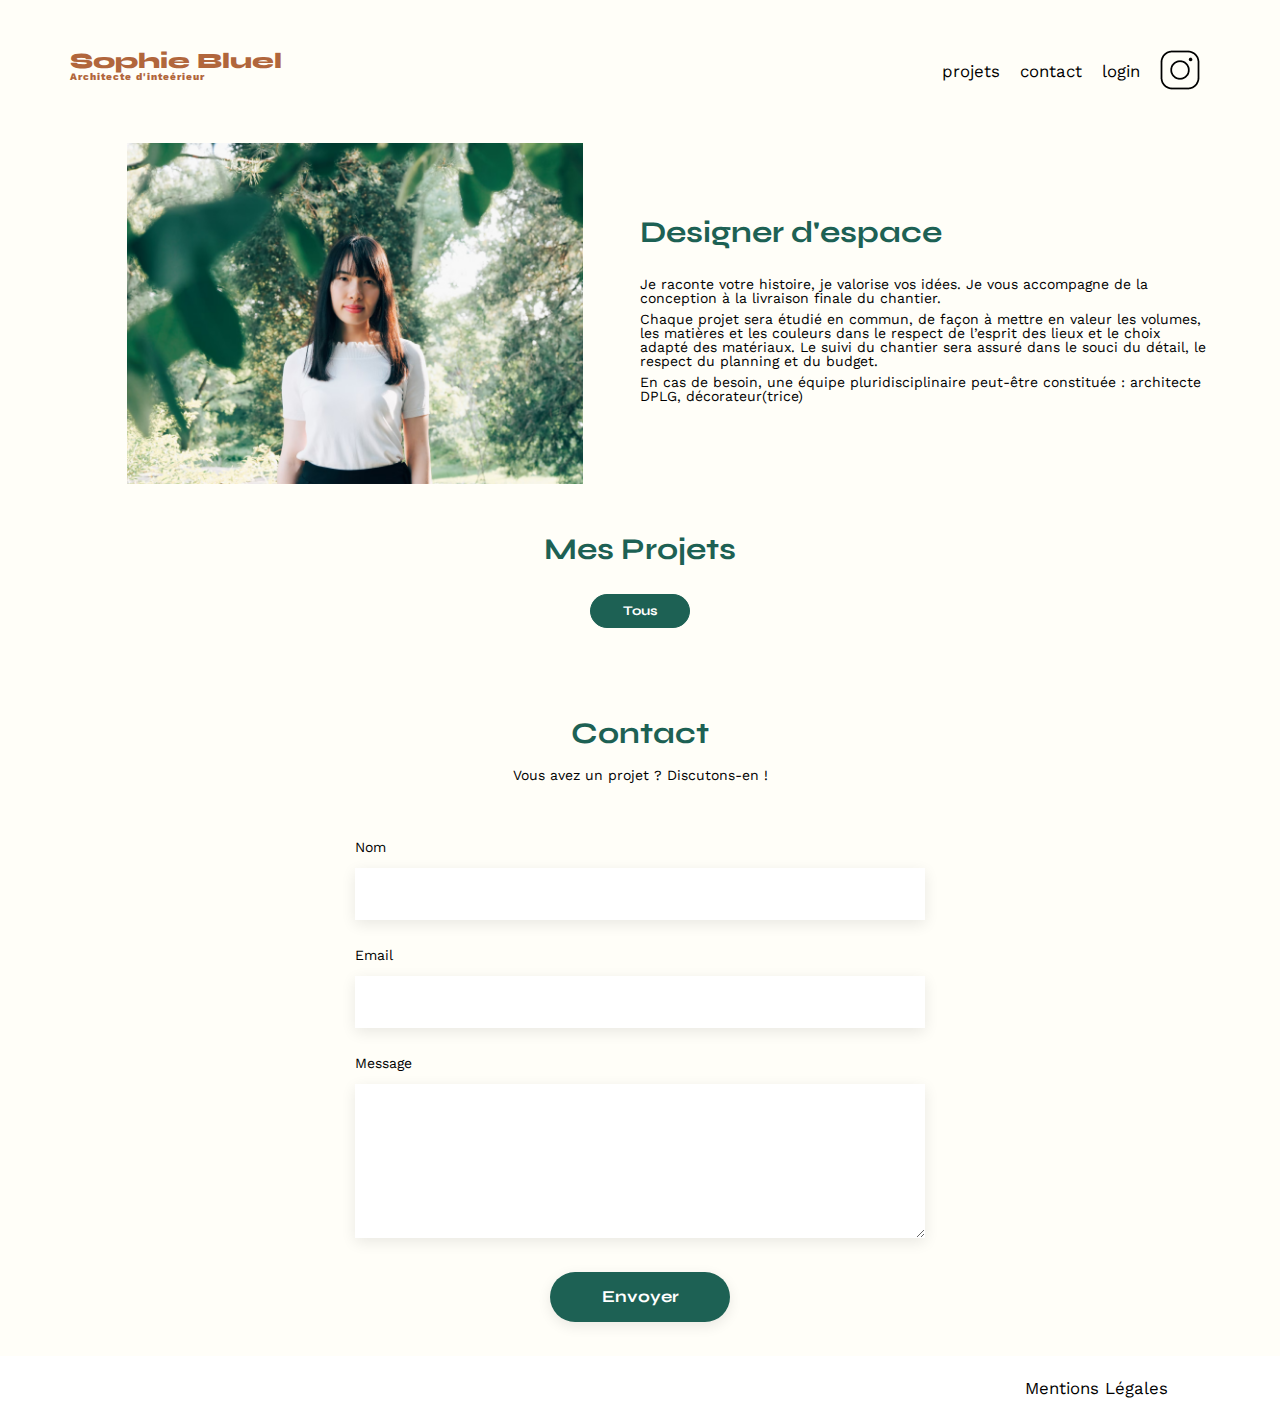
==== FrontEnd/index.html @ 57b0df17 "2.2 Modif page Login" ====
<!DOCTYPE html>
<html lang="fr">
<head>
	<meta charset="UTF-8">
	<title>Sophie Bluel - Architecte d'intérieur</title>
	<meta name="viewport" content="width=device-width, initial-scale=1.0">
	<link rel="preconnect" href="https://fonts.googleapis.com">
	<link rel="preconnect" href="https://fonts.gstatic.com" crossorigin>
	<link href="https://fonts.googleapis.com/css2?family=Syne:wght@700;800&family=Work+Sans&display=swap" rel="stylesheet">
	<meta name="description" content="">
	<link rel="stylesheet" href="./assets/style.css">
	<script src="./script.js" defer></script>
</head>
<body>
<div class="editBar"></div>
<header>
	<h1>Sophie Bluel <span>Architecte d'inteérieur</span></h1>
	<nav>
		<ul>
			<li>projets</li>
			<li><a href="#contact">contact</a></li>
			<li id="login"><a href="login.html">login</a></li>
			<li id="logout">logout</li>
			<li><img src="./assets/icons/instagram.png" alt="Instagram"></li>
		</ul>
	</nav>
</header>
<main>
	<section id="introduction">
		<figure>
			<img src="./assets/images/sophie-bluel.png" alt="">
		</figure>
		<article>
			<h2>Designer d'espace</h2>
			<p>Je raconte votre histoire, je valorise vos idées. Je vous accompagne de la conception à la livraison finale du chantier.</p>
			<p>Chaque projet sera étudié en commun, de façon à mettre en valeur les volumes, les matières et les couleurs dans le respect de l’esprit des lieux et le choix adapté des matériaux. Le suivi du chantier sera assuré dans le souci du détail, le respect du planning et du budget.</p>
			<p>En cas de besoin, une équipe pluridisciplinaire peut-être constituée : architecte DPLG, décorateur(trice)</p>
		</article>
	</section>
	<section id="portfolio">
		<h2>Mes Projets</h2>
		<div class="filters">
			<button class="filterButton filterButtonActive">Tous</button>
		</div>
		<div class="gallery">
		</div>
	</section>
	<section id="contact">
		<h2>Contact</h2>
		<p>Vous avez un projet ? Discutons-en !</p>
		<form action="#" method="post">
			<label for="name">Nom</label>
			<input type="text" name="name" id="name">
			<label for="email">Email</label>
			<input type="email" name="email" id="email">
			<label for="message">Message</label>
			<textarea name="message" id="message" cols="30" rows="10"></textarea>
			<input type="submit" value="Envoyer">
		</form>
	</section>
</main>

<footer>
	<nav>
		<ul>
			<li>Mentions Légales</li>
		</ul>
	</nav>
</footer>
</body>
</html>
---- FrontEnd/assets/style.css ----
/* http://meyerweb.com/eric/tools/css/reset/
   v2.0 | 20110126
   License: none (public domain)
*/

html, body, div, span, applet, object, iframe,
h1, h2, h3, h4, h5, h6, p, blockquote, pre,
a, abbr, acronym, address, big, cite, code,
del, dfn, em, img, ins, kbd, q, s, samp,
small, strike, strong, sub, sup, tt, var,
b, u, i, center,
dl, dt, dd, ol, ul, li,
fieldset, form, label, legend,
table, caption, tbody, tfoot, thead, tr, th, td,
article, aside, canvas, details, embed,
figure, figcaption, footer, header, hgroup,
menu, nav, output, ruby, section, summary,
time, mark, audio, video {
	margin: 0;
	padding: 0;
	border: 0;
	font-size: 100%;
	font: inherit;
	vertical-align: baseline;
}
/* HTML5 display-role reset for older browsers */
article, aside, details, figcaption, figure,
footer, header, hgroup, menu, nav, section {
	display: block;
}
body {
	line-height: 1;
}
ol, ul {
	list-style: none;
}
blockquote, q {
	quotes: none;
}
a {
	text-decoration: none;
	color: #000;
  }
a:hover {
	color: #b1663c;
  }
blockquote:before, blockquote:after,
q:before, q:after {
	content: '';
	content: none;
}
table {
	border-collapse: collapse;
	border-spacing: 0;
}
/** end reset css**/
body {
	max-width: 1140px;
	margin:auto;
	font-family: 'Work Sans' ;
	font-size: 14px;
	background-color: #FFFEF8;
}
header {
	display: flex;
	justify-content: space-between;
	margin: 50px 0
}
section {
	margin: 50px 0
}

h1{
	display: flex;
	flex-direction: column;
	font-family: 'Syne';
	font-size: 22px;
	font-weight: 800;
	color: #B1663C
}

h1 > span {
	font-family: 'Work Sans';
	font-size:10px;
	letter-spacing: 0.1em;
;
}

h2{
	font-family: 'Syne';
	font-weight: 700;
	font-size: 30px;
	color: #1D6154
}
nav ul {
	display: flex;
	align-items: center;
	list-style-type: none;

}
nav li {
	padding: 0 10px;
	font-size: 1.2em;
}

li:hover {
	color: #B1663C;
}

#logout {
	cursor: pointer;
	display: none;
}

#introduction {
	display: flex;
	align-items: center;
}
#introduction figure {
	flex: 1
}
#introduction img {
	display: block;
	margin: auto;
	width: 80%;
}

#introduction article {
	flex: 1
}
#introduction h2 {
	margin-bottom: 1em;
}

#introduction p {
	margin-bottom: 0.5em;
}
#portfolio h2 {
	text-align: center;
	margin-bottom: 1em;
}

/**** section filtres ****/

.filters {
	display: flex;
	justify-content: center;
	gap: 10px;
	margin-bottom: 40px;
}

.filterButton {
	font-family: 'Syne';
	font-weight: 700;
	color: #1D6154;
	background-color: white;
	border: 1px solid;
	border-color: #1D6154;
	display: flex;
	justify-content: center;
	align-items: center;
	padding: 8px;
	border-radius: 60px ;
	min-width: 100px;
	cursor: pointer;
	
}

.filterButton:hover {
	color: white;
	background-color: #1D6154;
}

.filterButtonActive {
	color: white;
	background-color: #1D6154;
}

.gallery {
	width: 100%;
	display: grid;
	grid-template-columns: 1fr 1fr 1fr;
	grid-column-gap: 20px;
	grid-row-gap: 20px;
}

.gallery img {
	width: 100%;

}
#contact {
	width: 50%;
	margin: auto;
}
#contact > * {
	text-align: center;

}
#contact h2{
	margin-bottom: 20px;
}
#contact form {
	text-align: left;
	margin-top:30px;
	display: flex;
	flex-direction: column;
}

#contact input {
	height: 50px;
	font-size: 1.2em;
	border: none;
	box-shadow: 0px 4px 14px rgba(0, 0, 0, 0.09);
}
#contact label {
	margin: 2em 0 1em 0;
}
#contact textarea {
	border: none;
	box-shadow: 0px 4px 14px rgba(0, 0, 0, 0.09);
}

input[type="submit"]{
	font-family: 'Syne';
	font-weight: 700;
	color: white;
	background-color: #1D6154;
	margin : 2em auto ;
	width: 180px;
	text-align: center;
	border-radius: 60px ;
}

footer {
	position: absolute;
	
	width: 100%;
	background-color: white;
	left: 0;
}
footer nav ul {
	margin: auto;
	max-width: 1140px;
	display: flex;
	justify-content: flex-end;
	padding-top: 24px;
	padding-bottom: 20px;
	padding-right: 5%;
}

.editBar{
	
}
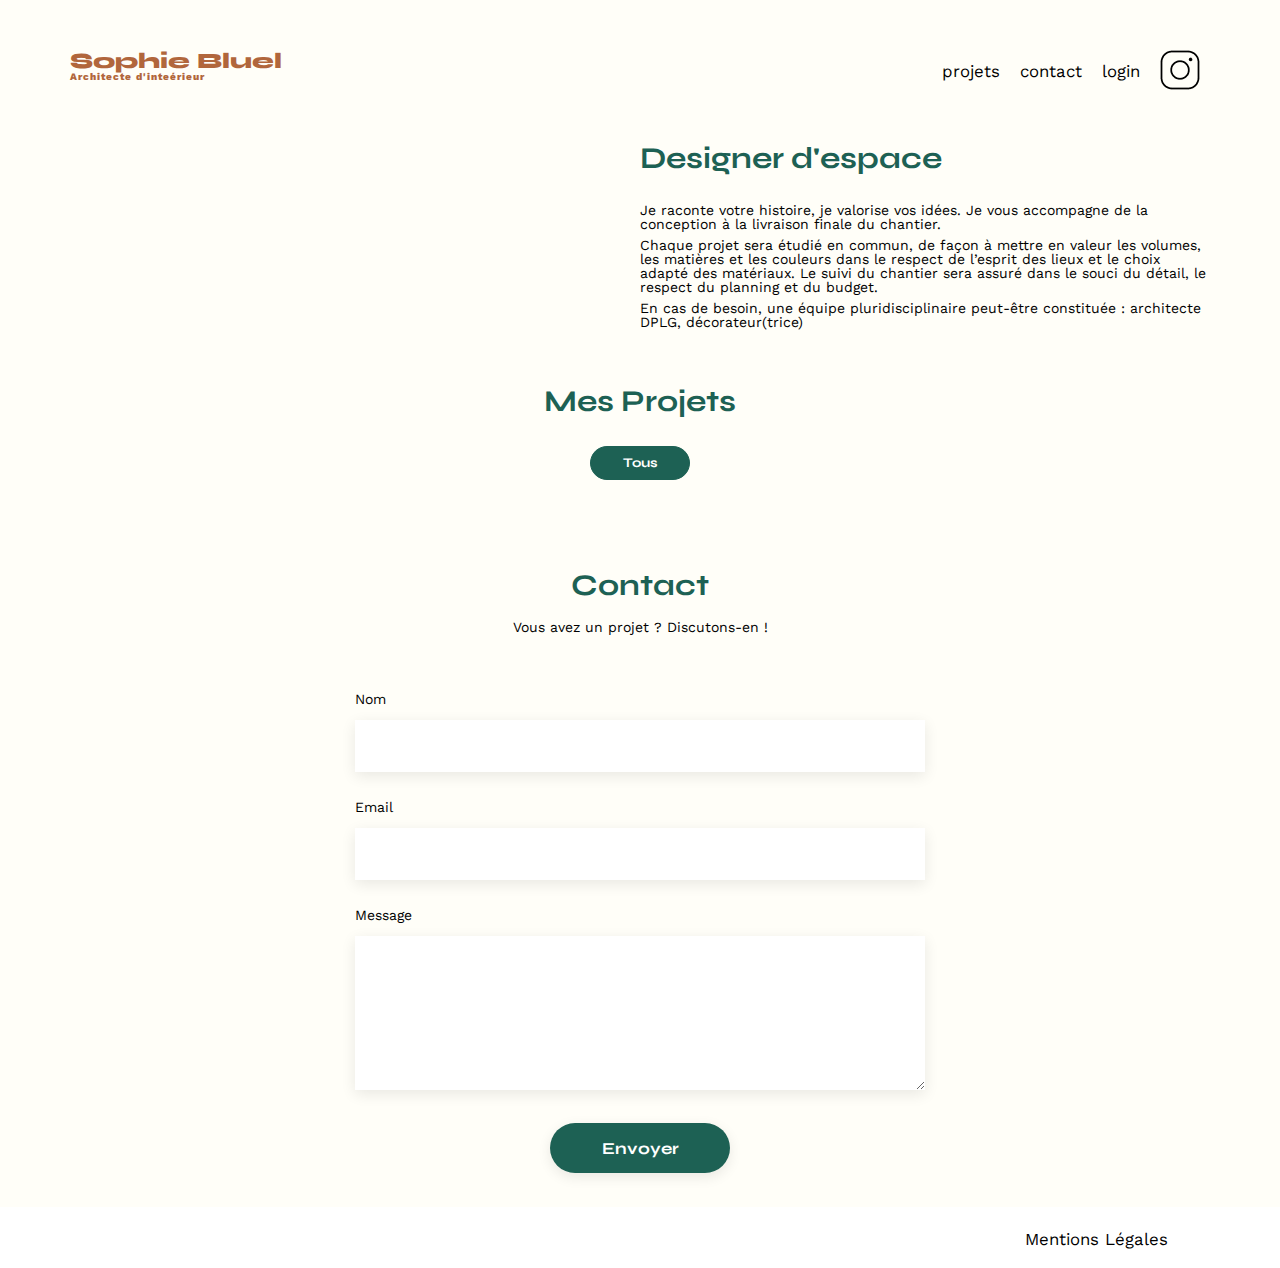
==== commit b0805a75: "4.1 Ajout anims modale et delete images inutiles" ====
--- a/FrontEnd/index.html
+++ b/FrontEnd/index.html
@@ -7,12 +7,15 @@
 	<link rel="preconnect" href="https://fonts.googleapis.com">
 	<link rel="preconnect" href="https://fonts.gstatic.com" crossorigin>
 	<link href="https://fonts.googleapis.com/css2?family=Syne:wght@700;800&family=Work+Sans&display=swap" rel="stylesheet">
+	<link rel="stylesheet" href="https://cdnjs.cloudflare.com/ajax/libs/font-awesome/6.2.1/css/all.min.css"
+        integrity="sha512-MV7K8+y+gLIBoVD59lQIYicR65iaqukzvf/nwasF0nqhPay5w/9lJmVM2hMDcnK1OnMGCdVK+iQrJ7lzPJQd1w=="
+        crossorigin="anonymous" referrerpolicy="no-referrer">
 	<meta name="description" content="">
 	<link rel="stylesheet" href="./assets/style.css">
 	<script src="./script.js" defer></script>
 </head>
 <body>
-<div class="editBar"></div>
+<div id="bannerEdit"></div>	
 <header>
 	<h1>Sophie Bluel <span>Architecte d'inteérieur</span></h1>
 	<nav>
@@ -20,7 +23,6 @@
 			<li>projets</li>
 			<li><a href="#contact">contact</a></li>
 			<li id="login"><a href="login.html">login</a></li>
-			<li id="logout">logout</li>
 			<li><img src="./assets/icons/instagram.png" alt="Instagram"></li>
 		</ul>
 	</nav>
@@ -38,7 +40,54 @@
 		</article>
 	</section>
 	<section id="portfolio">
-		<h2>Mes Projets</h2>
+		<h2 class="portfolioTitle">Mes Projets</h2>
+		<!--Partie modale-->
+		<aside id="modal1" class="modal" aria-hidden="true" style="display: none">
+			<div class="modal-wrapper js-modal-stop">
+				<button class="arrowLeft">
+					<i class="fa-solid fa-arrow-left fa-xl"></i>
+				  </button>
+				<button class="js-modal-close">
+					<i class="fa-solid fa-xmark fa-xl"></i>
+				</button>
+				<div class="modalContent1">
+					<h2 class="title-modal">
+						Galerie photo
+					</h2>
+					<div class="galleryModal"></div>
+					<div class="line"></div>
+					<button class="buttonModal">Ajouter des photos</button>
+				</div>
+				<div class="modalContent2">
+					<h2 class="title-modal">
+						Ajout photo
+					</h2>
+					<form action="#" method="post" enctype="multipart/form-data" id="formModal">
+						<div class="addPhoto">
+							<div class="iconDelete">
+								<i class="fa-solid fa-xmark fa-xl"></i>
+							</div>
+							<i class="fa-regular fa-image logoPhoto"></i>
+							<label for="photoInput" class="btnPhotoInput">+ Ajouter photo</label>
+							<input type="file" id="photoInput" name="image" accept=".png, .jpeg">
+							<p class="photoInputTxt">jpg, png : 4mo max</p>
+							<p class="errorImg"></p>
+						</div>
+						<label for="title" class="formLabel">Titre</label>
+						<input type="text" id="title" name="title" class="formSize">
+						<label for="category" class="formLabel "> Catégorie</label>
+						<select id="category" name="category" class="formSize" >
+							<option value="">Veuillez sélectionner une catégorie</option>
+						</select>
+						<div class="line"></div>
+						<button type="submit" id="buttonValidate">Valider</button>
+					</form>
+					
+
+				</div>
+			</div>
+		</aside>
+		<!--Fin partie modale-->
 		<div class="filters">
 			<button class="filterButton filterButtonActive">Tous</button>
 		</div>
@@ -68,4 +117,4 @@
 	</nav>
 </footer>
 </body>
-</html>
+</html>--- a/FrontEnd/assets/style.css
+++ b/FrontEnd/assets/style.css
@@ -59,7 +59,7 @@
 	margin:auto;
 	font-family: 'Work Sans' ;
 	font-size: 14px;
-	background-color: #FFFEF8;
+	background-color: #FFFEF8
 }
 header {
 	display: flex;
@@ -107,10 +107,6 @@
 	color: #B1663C;
 }
 
-#logout {
-	cursor: pointer;
-	display: none;
-}
 
 #introduction {
 	display: flex;
@@ -136,8 +132,11 @@
 	margin-bottom: 0.5em;
 }
 #portfolio h2 {
+	display: flex;
+	justify-content: center;
 	text-align: center;
 	margin-bottom: 1em;
+	gap: 30px;
 }
 
 /**** section filtres ****/
@@ -248,6 +247,262 @@
 	padding-right: 5%;
 }
 
-.editBar{
-	
+/**** ADMIN ****/
+
+.blackBanner{
+	background-color: black;
+	height: 59px;
+	width: 100%;
+	display: flex;
+	justify-content: center;
+	align-items: center;
+	color: white;
+	font-size: 16px;
+	gap: 7px;
+}
+
+.editBouton{
+	display: flex;
+	font-size: 14px;
+	font-weight: 400;
+	gap: 8px;
+	align-items: center;
+}
+
+/**** MODALE ****/
+
+.modal {
+	position: fixed;
+	display: flex;
+	top: 0;
+	left: 0;
+	width: 100%;
+	height: 100%;
+	align-items: center;
+	justify-content: center;
+	background: rgba(0, 0, 0, 0.3);
+	animation: fadeIn .3s both
+}
+
+.modal-wrapper {
+	box-sizing: border-box;
+	position: relative;
+	overflow: auto;
+	width: 630px;
+	max-width: calc(100vw - 20px);
+	max-height: calc(100vh - 20px);
+	padding: 65px 8% 45px;
+	border-radius: 10px;
+	background-color: white;
+	animation: slideFromTop .4s both;
+}
+
+.modal[aria-hidden="true"] {
+	animation-name: fadeOut;
+}
+
+.modal[aria-hidden="true"] .modal-wrapper {
+	animation-name: slideToBottom;
+}
+
+.arrowLeft {
+	display: none;
+	position: absolute;
+	border: none;
+	background-color: transparent;
+	left: 28px;
+	top: 28px;
+	cursor: pointer;
+  }
+
+.js-modal-close {
+	position: absolute;
+	border: none;
+	color: #000;
+	background-color: transparent;
+	right: 28px;
+	top: 28px;
+	cursor: pointer;
+}  
+  
+.modalContent1 {
+	display: flex;
+	flex-direction: column;
+	justify-content: center;
+	align-items: center;
+}
+
+.modalContent2 {
+	display: none;
+	flex-direction: column;
+	justify-content: center;
+	align-items: center;
+}
+
+.title-modal {
+	font-family: Work Sans;
+	font-weight: 400;
+	font-size: 26px;
+	color: #000;
+}
+  
+.galleryModal {
+	padding-top: 1em;
+	display: grid;
+	grid-template-columns: repeat(5, 1fr);
+	grid-gap: 30px 10px;
+}
+  
+.galleryModal img {
+	width: 100%;
+}
+
+.galleryModal figure {
+	position: relative;
+}
+
+.iconTrash {
+	position: absolute;
+  	top: 5px;
+  	right: 5px;
+  	background-color: #000000;
+  	color: #ffffff;
+	font-size: 10px;
+  	width: 18px;
+  	height: 18px;
+	padding: 1px 2px 1px 1px;
+  	display: flex;
+  	align-items: center;
+  	justify-content: center;
+  	border-radius: 4px;
+  	cursor: pointer;
+}
+
+
+.line {
+	border-top: 1px solid #B3B3B3;
+	margin-top: 55px;
+	margin-bottom: 35px;
+	width: 420px;
+}
+
+.buttonModal {
+	height: 36px;
+	font-size: 1.2em;
+	border: transparent;
+	box-shadow: 0px 4px 14px rgba(0, 0, 0, 0.09);
+	font-family: "Syne";
+	font-weight: 700;
+	color: white;
+	background-color: #1d6154;
+	width: 237px;
+	text-align: center;
+	border-radius: 60px;
+	cursor: pointer;
+	margin-bottom: 27px;
+}
+
+.addPhoto {
+	width: 420px;
+	height: 169px;
+	border-radius: 3px;
+	background-color: #e8f1f6;
+	display: flex;
+	flex-direction: column;
+	justify-content: center;
+	align-items: center;
+	gap: 10px;
+	position: relative;
+}
+
+.logoPhoto {
+	font-size: 63px;
+	color: #B9C5CC;
+}
+
+.btnPhotoInput {
+	color: #306685;
+    background-color: #CBD6DC;
+    border-radius: 50px;
+    padding: 10px 33px;
+	font-weight: 600;
+	cursor: pointer;
+}
+
+.photoInputTxt {
+	font-size: 10px;
+}
+
+#formModal {
+	text-align: left;
+	display: flex;
+	flex-direction: column;
+	align-items: center;	
+}
+
+.formSize {
+	height: 50px;
+	width: 420px;
+	font-size: 1.2em;
+	border: none;
+	box-shadow: 0px 4px 14px rgba(0, 0, 0, 0.09);
+}
+
+.formLabel {
+	margin: 2em 0 1em 0;
+	font-weight: 600;
+	color: #3D3D3D;
+	width: 100%;
+	text-align: left;
+}
+
+#photoInput {
+	display: none;
+}
+
+#buttonValidate {
+	background-color: #A7A7A7;
+	color: white;
+	border-radius: 60px;
+	width: 37%;
+	padding: 10px 49px;
+	border: none;	
+	cursor: pointer;
+}
+
+.imageFile {
+	height: 169px;
+	object-fit: contain;
+}
+
+.iconDelete {
+	position: absolute;
+	display: none;
+	right: 20px;
+	top: 20px;
+	cursor: pointer;
+}
+
+.errorImg {
+	color: red;
+}
+
+@keyframes fadeIn {
+	from {opacity: 0;}
+	to {opacity: 1;}
+}
+
+@keyframes fadeOut {
+	from {opacity: 1;}
+	to {opacity: 0;}
+}
+
+@keyframes slideFromTop {
+	from { transform: translateY(-50px);}
+	to { transform: translateY(0px);}
+}
+
+@keyframes slideToBottom {
+	from { transform: translateY(0px);}
+	to { transform: translateY(50px);}
 }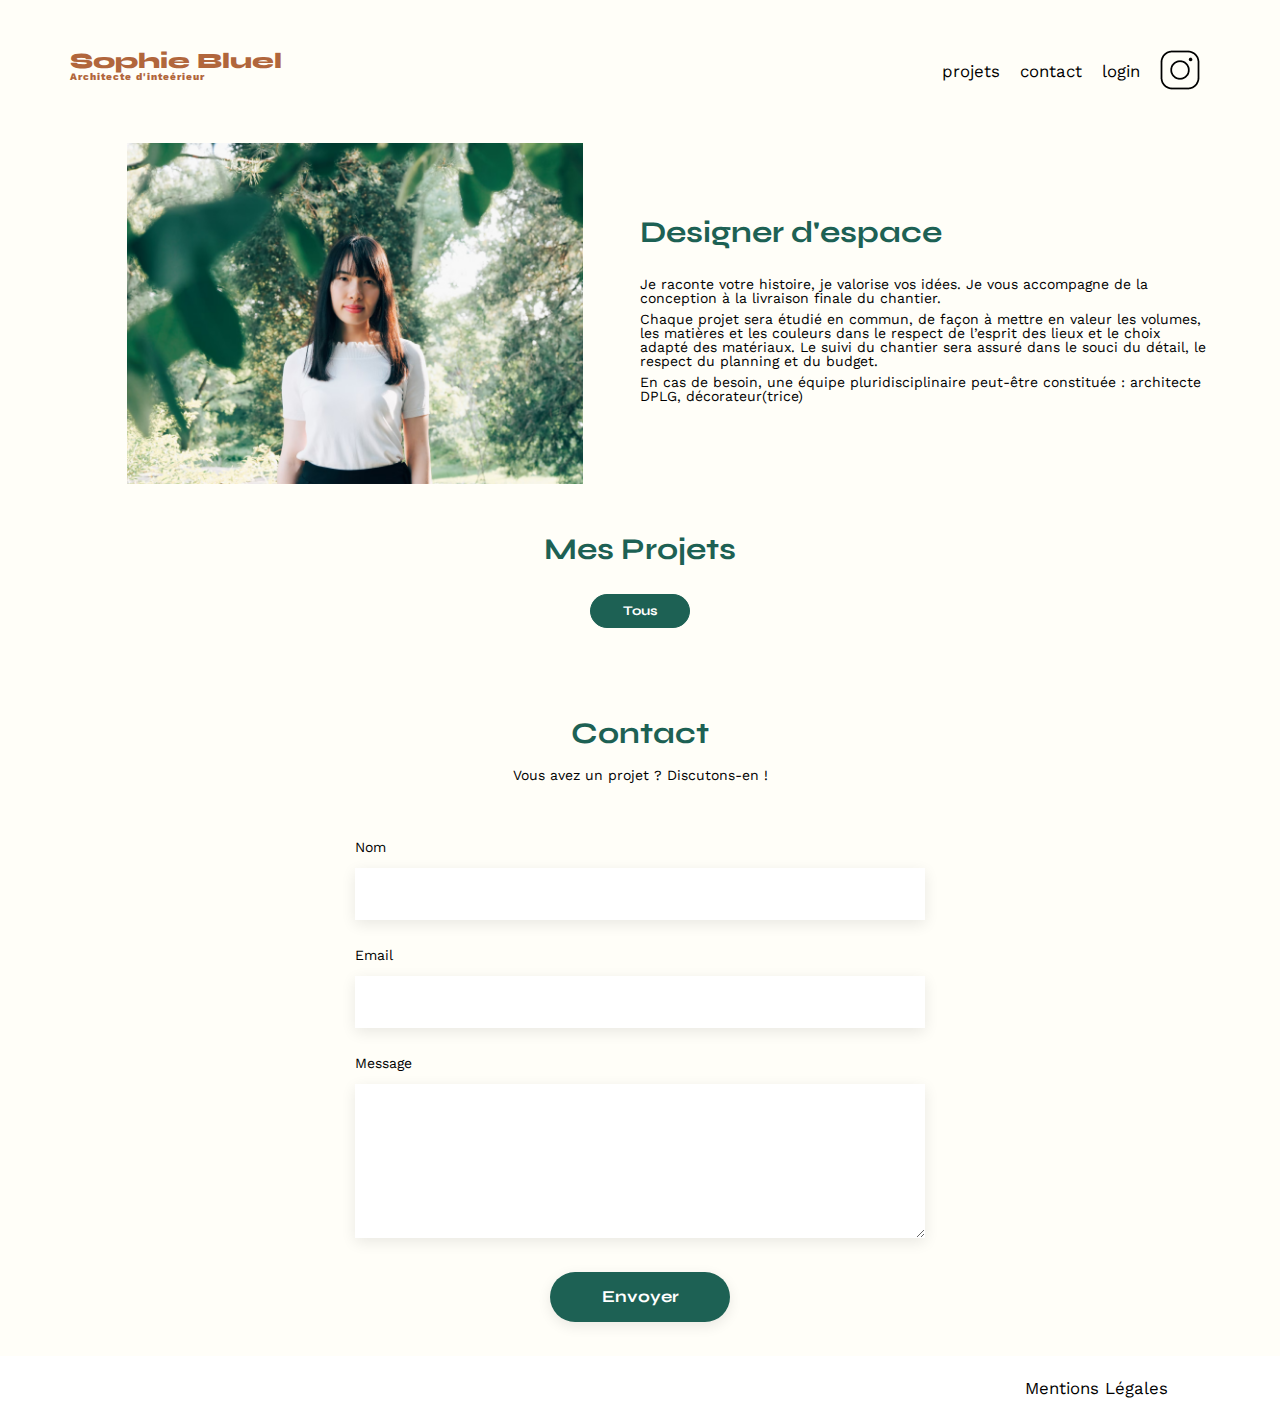
==== commit 8abfd385: "4.1 Correction Affichage modale" ====
--- a/FrontEnd/index.html
+++ b/FrontEnd/index.html
@@ -42,7 +42,7 @@
 	<section id="portfolio">
 		<h2 class="portfolioTitle">Mes Projets</h2>
 		<!--Partie modale-->
-		<aside id="modal1" class="modal" aria-hidden="true" style="display: none">
+		<aside id="modal1" class="modal" aria-hidden="true" aria-label="[Ajout Photo]" style="display: none">
 			<div class="modal-wrapper js-modal-stop">
 				<button class="arrowLeft">
 					<i class="fa-solid fa-arrow-left fa-xl"></i>
@@ -62,7 +62,7 @@
 					<h2 class="title-modal">
 						Ajout photo
 					</h2>
-					<form action="#" method="post" enctype="multipart/form-data" id="formModal">
+					<form method="post" enctype="multipart/form-data" id="formModal">
 						<div class="addPhoto">
 							<div class="iconDelete">
 								<i class="fa-solid fa-xmark fa-xl"></i>
--- a/FrontEnd/assets/style.css
+++ b/FrontEnd/assets/style.css
@@ -250,6 +250,9 @@
 /**** ADMIN ****/
 
 .blackBanner{
+	position: absolute;
+	left: 0;
+	top: 0;
 	background-color: black;
 	height: 59px;
 	width: 100%;
@@ -291,7 +294,7 @@
 	width: 630px;
 	max-width: calc(100vw - 20px);
 	max-height: calc(100vh - 20px);
-	padding: 65px 8% 45px;
+	padding: 60px 100px 45px;
 	border-radius: 10px;
 	background-color: white;
 	animation: slideFromTop .4s both;
@@ -350,7 +353,7 @@
 	padding-top: 1em;
 	display: grid;
 	grid-template-columns: repeat(5, 1fr);
-	grid-gap: 30px 10px;
+	grid-gap: 27px 8px;
 }
   
 .galleryModal img {
@@ -367,15 +370,16 @@
   	right: 5px;
   	background-color: #000000;
   	color: #ffffff;
-	font-size: 10px;
-  	width: 18px;
-  	height: 18px;
+	font-size: 9px;
+  	width: 17px;
+  	height: 17px;
 	padding: 1px 2px 1px 1px;
   	display: flex;
   	align-items: center;
   	justify-content: center;
   	border-radius: 4px;
   	cursor: pointer;
+	border: none;
 }
 
 
@@ -399,7 +403,6 @@
 	text-align: center;
 	border-radius: 60px;
 	cursor: pointer;
-	margin-bottom: 27px;
 }
 
 .addPhoto {
@@ -468,6 +471,7 @@
 	padding: 10px 49px;
 	border: none;	
 	cursor: pointer;
+	margin-bottom: 11px;
 }
 
 .imageFile {
